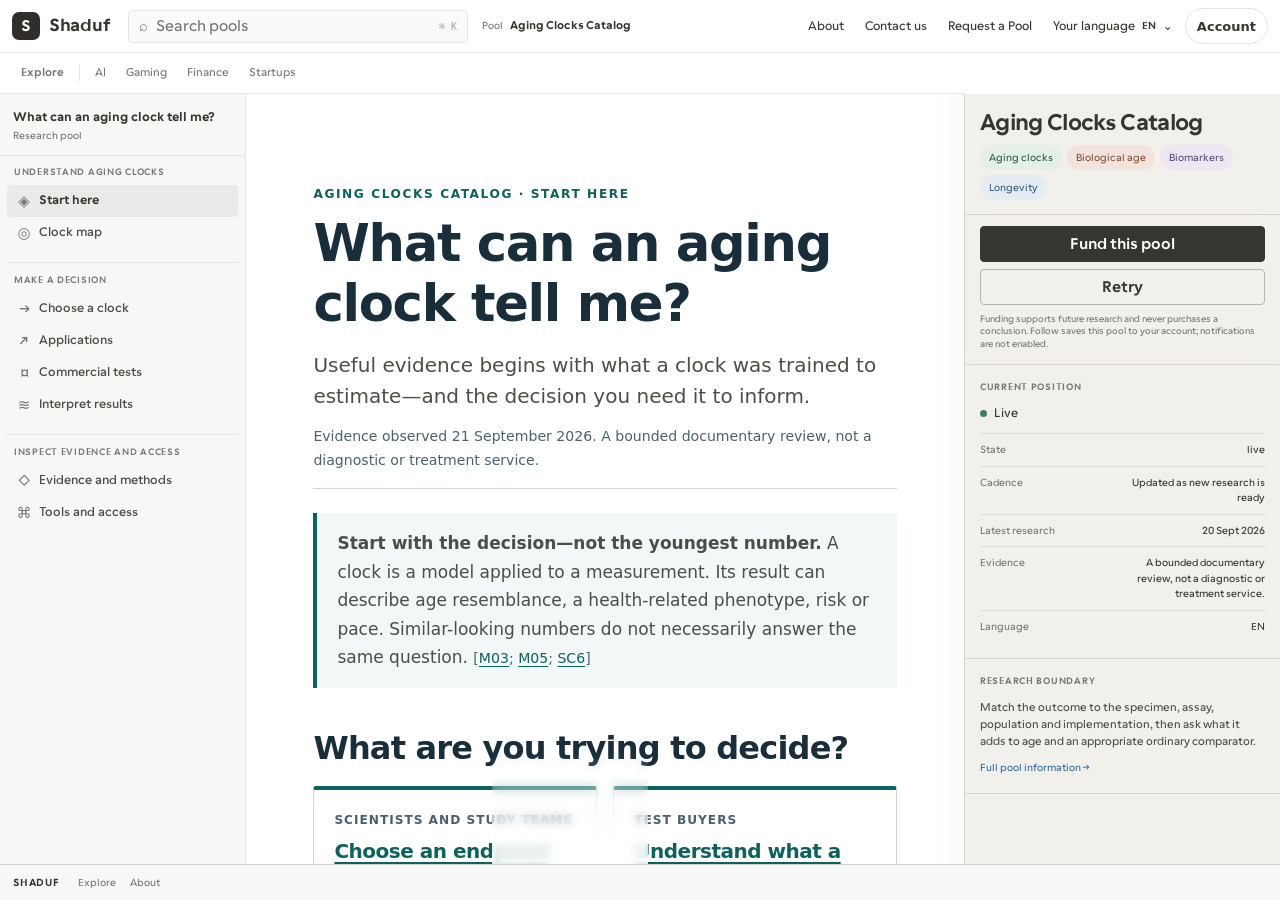
==== index.html @ 29b8cc0c "Publish Aging Clocks foundation" ====
<!doctype html><html lang="en"><head>
    <meta charset="utf-8">
    <meta name="viewport" content="width=device-width,initial-scale=1,viewport-fit=cover">
    <title>Start here · Aging Clocks Catalog · Shaduf</title>
    <meta name="description" content="What can an aging clock tell me?">
    <meta name="robots" content="index,follow,max-image-preview:large,max-snippet:-1">
    <link rel="canonical" href="https://shaduf.ai/p/aging-clocks/">
    <link rel="icon" href="assets/favicon.ico" sizes="16x16 32x32 48x48"><link rel="icon" href="assets/apple-touch-icon.png" type="image/png" sizes="180x180"><link rel="icon" href="assets/favicon.svg" type="image/svg+xml" sizes="any"><link rel="apple-touch-icon" href="assets/apple-touch-icon.png" sizes="180x180">
    <link rel="preload" href="assets/fonts/cal-sans-ui-variable.woff2" as="font" type="font/woff2" crossorigin>
    <link rel="stylesheet" href="assets/shaduf.css?v=20260920-pool-requests-1">
    <link rel="stylesheet" href="assets/account.css?v=20260920-pool-requests-1">
    <meta name="theme-color" content="#ffffff">
    <meta property="og:type" content="article">
    <meta property="og:site_name" content="Shaduf">
    <meta property="og:title" content="Start here · Aging Clocks Catalog · Shaduf">
    <meta property="og:description" content="What can an aging clock tell me?">
    <meta property="og:url" content="https://shaduf.ai/p/aging-clocks/">
    <meta name="twitter:card" content="summary">
    <script type="application/ld+json">{"@context":"https://schema.org","@type":"Article","headline":"What can an aging clock tell me?","description":"What can an aging clock tell me?","dateModified":"2026-09-21T03:27:39+07:00","isPartOf":{"@type":"WebSite","name":"Shaduf","url":"https://shaduf.ai"},"mainEntityOfPage":"https://shaduf.ai/p/aging-clocks/"}</script>
    <script defer src="https://static.cloudflareinsights.com/beacon.min.js" data-cf-beacon='{&quot;token&quot;:&quot;ccebf2249a194a088f2d60787432fe1a&quot;,&quot;spa&quot;:false}'></script><link rel="alternate" type="application/atom+xml" title="Aging Clocks Catalog updates" href="feed.xml"><link rel="stylesheet" href="assets/agent.css"></head><body class="has-platform-footer" data-pool-id="pool_aging_clocks" data-page-id="home">
    <a class="skip-link" href="#pool-content">Skip to content</a>
    <header class="app-header">
    <div class="header-main">
      <a class="brand" href="https://shaduf.ai/" aria-label="Shaduf home"><span class="brand-mark" aria-hidden="true">S</span><strong>Shaduf</strong></a>
      <button class="mobile-surface-button" type="button" data-open-left aria-label="Open pool pages">☰</button>
      <button class="search-button" type="button" data-open-search><span>⌕</span><span>Search pools</span><kbd>⌘ K</kbd></button>
      <div class="header-context"><span>Pool</span><strong>Aging Clocks Catalog</strong></div>
      <nav class="header-tools" aria-label="Platform">
        <a href="https://shaduf.ai/about/">About</a>
        <a class="contact-link" href="https://shaduf.ai/contact/">Contact us</a>
        <a class="request-pool-link" href="https://shaduf.ai/request-a-pool/">Request a Pool</a>
        <details class="header-menu language-menu"><summary class="language-button"><span>Your language</span><b data-language-label>EN</b><span>⌄</span></summary><div class="header-popover"><button type="button" data-language="en">English</button><p>Used to prioritize published pools from this language community. It does not translate the interface.</p></div></details>
        <div class="account-control" data-account-control><button class="account-button" type="button" data-platform-auth data-account-href="https://shaduf.ai/account/" aria-label="Checking account" aria-haspopup="menu" aria-expanded="false"><span class="account-label" data-auth-label>Account</span><span class="account-chevron" data-auth-chevron aria-hidden="true" hidden>⌄</span></button><div class="account-popover" data-account-menu hidden></div></div>
        <button class="mobile-pool-button" type="button" data-open-right>Pool info</button>
      </nav>
    </div>
    <nav class="category-strip" aria-label="Pool categories">
      <a class="explore-link" href="https://shaduf.ai/explore/" aria-current="false">Explore</a>
      <span class="category-rule" aria-hidden="true"></span>
      <a href="https://shaduf.ai/?category=ai#pool-catalogue">AI</a><a href="https://shaduf.ai/?category=gaming#pool-catalogue">Gaming</a><a href="https://shaduf.ai/?category=finance#pool-catalogue">Finance</a><a href="https://shaduf.ai/?category=startups#pool-catalogue">Startups</a>
    </nav>
  </header>
    <aside class="left-surface" data-left-surface>
    <div class="left-head"><strong>What can an aging clock tell me?</strong><span>Research pool</span></div>
    <div class="page-tree"><section class="tree-group"><div class="tree-label">Understand aging clocks</div><nav aria-label="Understand aging clocks"><a href="index.html" aria-current="page"><span aria-hidden="true">◈</span><b>Start here</b></a><a href="clock-map/index.html" ><span aria-hidden="true">◎</span><b>Clock map</b></a></nav></section><section class="tree-group"><div class="tree-label">Make a decision</div><nav aria-label="Make a decision"><a href="choose-a-clock/index.html" ><span aria-hidden="true">→</span><b>Choose a clock</b></a><a href="applications/index.html" ><span aria-hidden="true">↗</span><b>Applications</b></a><a href="commercial-tests/index.html" ><span aria-hidden="true">¤</span><b>Commercial tests</b></a><a href="interpret-results/index.html" ><span aria-hidden="true">≋</span><b>Interpret results</b></a></nav></section><section class="tree-group"><div class="tree-label">Inspect evidence and access</div><nav aria-label="Inspect evidence and access"><a href="evidence-and-methods/index.html" ><span aria-hidden="true">◇</span><b>Evidence and methods</b></a><a href="tools-and-access/index.html" ><span aria-hidden="true">⌘</span><b>Tools and access</b></a></nav></section></div>
    
  </aside>
    <main class="center-surface" id="pool-content"><article class="center-document" data-agent-document>
      
      <div class="agent-document"><!-- SHADUF_AGENT_DOCUMENT_START --><article class="ac-center" lang="en" aria-labelledby="ac-title">
<p class="ac-kicker">Aging Clocks Catalog · Start here</p>
<h1 id="ac-title">What can an aging clock tell me?</h1>
<p class="ac-deck">Useful evidence begins with what a clock was trained to estimate—and the decision you need it to inform.</p>
<p class="ac-meta">Evidence observed <time datetime="2026-09-21">21 September 2026</time>. A bounded documentary review, not a diagnostic or treatment service.</p>

<div class="ac-note"><p><strong>Start with the decision—not the youngest number.</strong> A clock is a model applied to a measurement. Its result can describe age resemblance, a health-related phenotype, risk or pace. Similar-looking numbers do not necessarily answer the same question. <span class="ac-source">[<a href="#src-M03" aria-label="Source M03">M03</a>; <a href="#src-M05" aria-label="Source M05">M05</a>; <a href="#src-SC6" aria-label="Source SC6">SC6</a>]</span></p></div>
<h2>What are you trying to decide?</h2>
<div class="ac-grid">
<section class="ac-card"><span class="ac-label">Scientists and study teams</span><h3><a href="choose-a-clock/index.html">Choose an endpoint or research model</a></h3><p>Match the outcome to your specimen, assay, population and implementation. Then ask what it adds to age and an appropriate ordinary comparator.</p></section>
<section class="ac-card"><span class="ac-label">Test buyers</span><h3><a href="commercial-tests/index.html">Understand what a test buys</a></h3><p>Separate the assay, algorithm, report and advice service. Compare evidence and total burden without treating four unlike offerings as a ranked shortlist.</p></section>
<section class="ac-card"><span class="ac-label">Repeat testers and clinicians</span><h3><a href="interpret-results/index.html">Read a changed or conflicting result</a></h3><p>Check units, specimen, version and uncertainty before calling a difference biological change. A report does not replace assessment of a clinical concern.</p></section>
<section class="ac-card"><span class="ac-label">Readers of a study or headline</span><h3><a href="applications/index.html">See three decisions worked through</a></h3><p>Follow a purchase comparison, a real human trial with six computational clocks, and a study of added risk information.</p></section>
</div>
<h2>One label, different quantities</h2>
<figure><div class="ac-grid">
<div><span class="ac-label">Age resemblance</span><strong>How old does this profile look to a reference model?</strong><p>An age-trained model learns a relationship with calendar age; it does not measure every component of aging.</p></div>
<div><span class="ac-label">Phenotype or risk on an age scale</span><strong>Which modeled health or mortality state is age-equivalent?</strong><p>Score-years are not years of remaining life.</p></div>
<div><span class="ac-label">Pace</span><strong>How does this profile relate to longitudinal change?</strong><p>A reference-calibrated pace score is not a biological birthday.</p></div>
<div><span class="ac-label">State or distance</span><strong>How far is this profile from a defined reference?</strong><p>Not every aging-related measurement is an age in years.</p></div>
</div><figcaption>A map of targets, not a ranking of accuracy. The <a href="clock-map/index.html">clock map</a> adds measurement family and biological scope. <span class="ac-source">[<a href="#src-M01" aria-label="Source M01">M01</a>; <a href="#src-M03" aria-label="Source M03">M03</a>; <a href="#src-M05" aria-label="Source M05">M05</a>; <a href="#src-SC6" aria-label="Source SC6">SC6</a>; <a href="#src-T01" aria-label="Source T01">T01</a>]</span></figcaption></figure>
<h2>What the evidence supports now</h2>
<p><strong>Research use can be valuable without a clinical claim.</strong> Selected models have external prognostic evidence; controlled interventions show responsive and nonresponsive measures. A carefully chosen exploratory endpoint can help a study even when it is not a validated surrogate for health benefit. <span class="ac-source">[<a href="#src-SC4" aria-label="Source SC4">SC4</a>; <a href="#src-M25" aria-label="Source M25">M25</a>; <a href="#src-M26" aria-label="Source M26">M26</a>]</span></p>
<p><strong>A lower result does not prove rejuvenation.</strong> The rentosertib case applied six clocks to measured serum from a human idiopathic pulmonary fibrosis (IPF) trial. Its selected ancillary cohort and shared disease-responsive proteins limit what the pattern can establish. It supports further biomarker investigation—not six independent demonstrations of geroprotection. <span class="ac-source">[<a href="#src-SC1" aria-label="Source SC1">SC1</a>; <a href="#src-SC2" aria-label="Source SC2">SC2</a>]</span></p>
<p><strong>More information is not automatically a better decision.</strong> A mortality score can rank outcomes better in a study without providing calibrated individual risk or proving that using the test improves care. The worked risk example explains that distinction. <span class="ac-source">[<a href="#src-M11" aria-label="Source M11">M11</a>]</span></p>
<div class="ac-note ac-caution"><p><strong>“No additional test” is a legitimate conclusion.</strong> The four-offering documentary audit did not establish that buying a testing-and-advice package improves long-term outcomes relative to a realistic no-test alternative. That is a boundary of the inspected evidence, not proof that such benefit is impossible. See the <a href="commercial-tests/index.html">offering-specific evidence and unanswered questions</a>.</p></div>
<h2>How to use this catalog</h2>
<p>Follow the decision path, then inspect the source and its limits beside the claim. Author-reported results, seller statements, implementation documentation and hypothetical arithmetic are labeled separately. The review is selective, not a systematic census; it does not identify one true age or an overall best clock.</p>
<p>For the standards behind a claim, read <a href="evidence-and-methods/index.html">How the evidence is judged</a>. For existing implementations and why a public calculator is not supplied, read <a href="tools-and-access/index.html">Tools and access</a>.</p>

<section class="ac-sources" aria-labelledby="ac-source-heading"><h2 id="ac-source-heading">Sources and reading limits</h2><p>Source labels distinguish primary research, seller documents and implementation notes. The access descriptions below refer to the evidence review dated above, not a new replication.</p>
<p id="src-M01"><strong>M01.</strong> <a href="https://doi.org/10.1186/gb-2013-14-10-r115">Horvath (2013), DNA methylation age of human tissues and cell types</a> Primary abstract and relevant model/tissue passages inspected; not every supplement or later variant.</p>
<p id="src-M03"><strong>M03.</strong> <a href="https://www.aging-us.com/article/101414/text">Levine et al. (2018), An epigenetic biomarker of aging for lifespan and healthspan</a> Clinical selection, units/coefficient table, methylation stage and validation passages inspected; no raw-data reanalysis.</p>
<p id="src-M05"><strong>M05.</strong> <a href="https://elifesciences.org/articles/73420">Belsky et al. (2022), DunedinPACE</a> Primary longitudinal target, normalization, technical/cross-platform reliability and relevant validation text inspected; model not executed.</p>
<p id="src-SC6"><strong>SC6.</strong> <a href="https://doi.org/10.1111/acel.14195">Kuo et al. (2024), Proteomic aging clock (PAC)</a> Primary cohort, selection, Gompertz target and train/test passages; full coefficients and ancillary-trial artifact not verified.</p>
<p id="src-T01"><strong>T01.</strong> <a href="https://github.com/dayoonkwon/BioAge/blob/master/README.md">BioAge R package</a> README and relevant source files inspected, not executed. DESCRIPTION 0.1.0 declares GPL-3; package paper was identified, not independently read.</p>
<p id="src-SC4"><strong>SC4.</strong> <a href="https://doi.org/10.1038/s41591-024-03164-7">Argentieri et al. (2024), Proteomic aging clock predicts mortality and disease risk</a> Primary training, external validation and covariate passages inspected through publisher-provided text delivered on ResearchGate. No model execution.</p>
<p id="src-M25"><strong>M25.</strong> <a href="https://doi.org/10.1038/s43587-022-00357-y">Waziry et al. (2023), CALERIE DNA methylation analysis</a> Relevant primary methods/results, analysis population and null outcomes inspected through publisher-supplied full text delivered on ResearchGate; not a longevity-outcome trial.</p>
<p id="src-M26"><strong>M26.</strong> <a href="https://www.ncbi.nlm.nih.gov/books/NBK453484/">FDA–NIH BEST: Validated Surrogate Endpoint</a> Official definitions and evidentiary discussion; used as a framework, not a regulatory-status verdict for any aging test.</p>
<p id="src-SC1"><strong>SC1.</strong> <a href="https://www.nature.com/articles/s41587-026-03286-y">Zhavoronkov et al. (2026), Proteomic clocks in a phase 2a trial</a> Published 7 September 2026. Primary results, methods, availability, conflicts and supplement descriptions inspected; numerical supplements not retrieved. Developer-led; Insilico Medicine interests disclosed.</p>
<p id="src-SC2"><strong>SC2.</strong> <a href="https://pmc.ncbi.nlm.nih.gov/articles/PMC12353801/">Xu et al. (2025), A generative AI-discovered TNIK inhibitor for IPF: randomized phase 2a trial</a> Primary registration, disposition, endpoints, safety and protocol-access text inspected; protocol, statistical analysis plan and registry history not obtained. Sponsor/developer interests apply.</p>
<p id="src-M11"><strong>M11.</strong> <a href="https://www.nature.com/articles/s41467-019-11311-9">Deelen et al. (2019), A metabolic profile of all-cause mortality risk</a> Primary results, conventional comparator, FINRISK evaluation and scaling limitation inspected; reported models not rerun.</p>
</section>
<p class="ac-next">Next: <a href="clock-map/index.html">Explore the three-axis clock map</a> or <a href="commercial-tests/index.html">compare what commercial tests actually measure</a>.</p>
</article>
<!-- SHADUF_AGENT_DOCUMENT_END --></div>
    </article><div class="center-fade" aria-hidden="true"></div></main>
    <aside class="right-surface" data-right-surface>
    <div class="right-scroll">
      <header class="right-title"><span>Pool info</span><button type="button" data-close-right aria-label="Close pool information">×</button></header>
      
      <div class="right-hero"><h2>Aging Clocks Catalog</h2><div class="tag-list"><button type="button" class="pool-tag tone-1" data-search-tag="Aging clocks">Aging clocks</button><button type="button" class="pool-tag tone-2" data-search-tag="Biological age">Biological age</button><button type="button" class="pool-tag tone-3" data-search-tag="Biomarkers">Biomarkers</button><button type="button" class="pool-tag tone-4" data-search-tag="Longevity">Longevity</button></div></div>
      <section class="right-actions">
        <form method="get" action="https://shaduf.ai/p/aging-clocks/?funding=intent"><button type="submit" class="primary-button">Fund this pool</button></form>
        <button type="button" class="secondary-button" data-follow aria-label="Follow this pool"><span>Follow this pool</span></button>
        <p>Funding supports future research and never purchases a conclusion. Follow saves this pool to your account; notifications are not enabled.</p>
      </section>
      <section class="right-section">
        <h3>Current position</h3>
        <div class="release-state state-live"><i></i><span>live</span></div>
        <dl><div><dt>State</dt><dd>live</dd></div><div><dt>Cadence</dt><dd>Updated as new research is ready</dd></div><div><dt>Latest research</dt><dd>20 Sept 2026</dd></div><div><dt>Evidence</dt><dd>A bounded documentary review, not a diagnostic or treatment service.</dd></div><div><dt>Language</dt><dd>EN</dd></div></dl>
      </section>
      <section class="right-section"><h3>Research boundary</h3><p>Match the outcome to the specimen, assay, population and implementation, then ask what it adds to age and an appropriate ordinary comparator.</p><a href="index.html">Full pool information →</a></section>
    </div>
    <div class="surface-fade" aria-hidden="true"><span>↓</span></div>
  </aside>
    
    <footer class="platform-footer" aria-label="Shaduf"><strong>Shaduf</strong><nav><a href="https://shaduf.ai/">Explore</a><a href="https://shaduf.ai/about/">About</a></nav></footer>
    <footer class="mobile-contact" aria-label="Contact Shaduf"><a href="/contact/">Contact us</a><span aria-hidden="true">·</span><a href="/request-a-pool/">Request a Pool</a></footer>
    <div class="drawer-backdrop" data-drawer-backdrop></div>
    <dialog class="search-dialog" data-search-dialog><form method="get" action="https://shaduf.ai/explore/"><header><strong>Search Shaduf</strong><button value="cancel" formmethod="dialog" aria-label="Close">×</button></header><label><span>⌕</span><input type="search" name="q" placeholder="Search pools, reports, evidence" autocomplete="off"></label><div class="search-suggestions"><button type="button" data-search-tag="Aging clocks">Aging clocks</button><button type="button" data-search-tag="Biological age">Biological age</button><button type="button" data-search-tag="Biomarkers">Biomarkers</button><button type="button" data-search-tag="Longevity">Longevity</button></div><div class="search-results" data-search-results aria-live="polite"><p>Search published pools, pages, reports, and evidence.</p></div></form></dialog><div class="peek-layer" data-peek-layer aria-hidden="true"><div class="peek-backdrop" data-close-peek></div><article class="peek-panel"><header><span data-peek-crumb>Research report</span><nav><button type="button" data-peek-side>Side peek</button><a data-peek-open href="#">Open page</a><button type="button" data-close-peek aria-label="Close">×</button></nav></header><iframe title="Research report" data-peek-frame sandbox="allow-popups allow-popups-to-escape-sandbox"></iframe></article></div>
    <div class="toast" role="status" aria-live="polite" data-toast></div>
    <script src="assets/shaduf.js?v=20260920-pool-requests-1" defer></script>
  </body></html>
---- assets/shaduf.css ----
@font-face{font-family:"Cal Sans UI";src:url("/assets/fonts/cal-sans-ui-variable.woff2") format("woff2");font-display:swap;font-style:normal;font-weight:100 900}
:root{--ink:#37352f;--text:#4f4d47;--muted:#787774;--faint:#a8a6a1;--line:#e6e5e2;--line-strong:#d4d2cd;--paper:#fff;--left:#f7f7f5;--right:#f2f0eb;--hover:rgba(55,53,47,.065);--green:#3e7d5c;--green-bg:#e7f1eb;--blue:#326ca6;--blue-bg:#e7eef6;--amber:#8a641f;--amber-bg:#f5edda;--red:#9f3f3b;--red-bg:#f8e7e5;--header-main:53px;--categories:41px;--top:94px;--left-width:246px;--right-width:316px;--activity-height:0px;--platform-footer-height:0px;--contact-height:0px;--ticker:calc(var(--activity-height) + var(--platform-footer-height) + var(--contact-height));--radius:6px;--shadow:0 16px 50px rgba(30,27,21,.14)}body.has-activity{--activity-height:36px}body.has-platform-footer{--platform-footer-height:36px}
.pool-sponsor{display:flex;align-items:center;gap:10px;margin:0 0 25px;padding:8px 0;border-bottom:1px solid var(--line);font-size:10px}.pool-sponsor span{color:var(--muted)}.pool-sponsor a{font-weight:650}
*{box-sizing:border-box}html{color-scheme:light;overflow-x:hidden}body{margin:0;overflow-x:hidden;color:var(--ink);background:var(--paper);font:15px/1.55 "Cal Sans UI",system-ui,-apple-system,"Segoe UI",sans-serif}button,input,textarea{font:inherit}a{color:inherit;text-decoration:none}button,summary{color:inherit}button{cursor:pointer}.skip-link{position:fixed;z-index:500;top:8px;left:8px;padding:8px 12px;transform:translateY(-160%);border:1px solid var(--line-strong);border-radius:4px;background:#fff}.skip-link:focus{transform:none}
.app-header{position:fixed;z-index:60;inset:0 0 auto;height:var(--top);background:#fff}.header-main{height:var(--header-main);display:flex;align-items:center;gap:10px;padding:0 12px;border-bottom:1px solid var(--line)}.brand{height:36px;display:flex;align-items:center;gap:9px;padding-right:8px}.brand-mark{width:28px;height:28px;display:grid;place-items:center;border-radius:7px;color:#fff;background:#2f2e2b;font-weight:720}.brand strong{font-size:17px;font-weight:690;letter-spacing:-.02em}.mobile-surface-button,.mobile-pool-button{display:none;height:30px;border:0;border-radius:4px;background:transparent}.search-button{width:min(340px,31vw);height:33px;display:flex;align-items:center;gap:8px;padding:0 10px;border:1px solid var(--line);border-radius:5px;color:var(--muted);background:#fafafa;text-align:left}.search-button span:nth-child(2){overflow:hidden;text-overflow:ellipsis;white-space:nowrap}.search-button kbd{margin-left:auto;color:var(--faint);font:10px/1.1 ui-monospace,SFMono-Regular,Menlo,monospace}.header-context{min-width:0;display:flex;align-items:baseline;gap:7px;margin-left:4px}.header-context span{color:var(--muted);font-size:10px}.header-context strong{max-width:25vw;overflow:hidden;text-overflow:ellipsis;white-space:nowrap;font-size:11px}.header-tools{position:relative;z-index:90;display:flex;align-items:center;gap:3px;margin-left:auto;height:100%}.header-tools>a,.language-button,.account-button{height:34px;display:flex;align-items:center;gap:7px;padding:0 9px;border:0;border-radius:4px;background:transparent;font-size:12px}.header-tools>a:hover,.language-button:hover,.account-button:hover{background:var(--hover)}.header-menu{position:relative}.header-menu>summary{list-style:none;cursor:pointer}.header-menu>summary::-webkit-details-marker{display:none}.language-button b{font-size:10px}.account-button{min-width:105px;justify-content:flex-start}.account-dot{width:22px;height:22px;border-radius:50%;background:#d8a37e}.header-popover{position:absolute;z-index:160;top:43px;right:0;width:250px;padding:7px;border:1px solid var(--line);border-radius:8px;background:#fff;box-shadow:var(--shadow)}.header-popover>a,.header-popover>button,.header-popover form button{width:100%;min-height:34px;display:flex;align-items:center;padding:0 9px;border:0;border-radius:4px;background:transparent;text-align:left}.header-popover>a:hover,.header-popover>button:hover,.header-popover form button:hover{background:var(--hover)}.header-popover p{margin:7px;padding:9px;border-top:1px solid var(--line);color:var(--muted);font-size:10px;line-height:1.45}.account-popover{width:190px}.account-popover form{margin-top:5px;padding-top:5px;border-top:1px solid var(--line)}.category-strip{position:relative;z-index:50;width:calc(100% - var(--right-width));height:var(--categories);display:flex;align-items:center;gap:2px;padding:0 12px;border-bottom:1px solid var(--line);background:#fff}.category-strip a{height:29px;display:flex;align-items:center;padding:0 9px;border-radius:4px;color:var(--muted);font-size:11px}.category-strip a:hover,.category-strip a[aria-current="page"]{color:var(--ink);background:var(--hover)}.explore-link{font-weight:650}.category-rule{width:1px;height:16px;margin:0 4px;background:var(--line)}
.left-surface{position:fixed;z-index:40;inset:var(--top) auto var(--ticker) 0;width:var(--left-width);display:flex;flex-direction:column;border-right:1px solid var(--line);background:var(--left);overflow:hidden}.left-head{padding:15px 13px 11px;border-bottom:1px solid var(--line)}.left-head strong{display:-webkit-box;overflow:hidden;font-size:12px;line-height:1.35;-webkit-line-clamp:2;-webkit-box-orient:vertical}.left-head span{display:block;margin-top:3px;color:var(--muted);font-size:10px}.page-tree{flex:1;padding:10px 7px;overflow:auto}.tree-group+.tree-group{margin-top:13px;padding-top:11px;border-top:1px solid var(--line)}.tree-label{padding:0 7px 5px;color:var(--muted);font-size:9px;font-weight:650;letter-spacing:.08em;text-transform:uppercase}.tree-group nav a{min-height:32px;display:grid;grid-template-columns:20px minmax(0,1fr);align-items:center;gap:5px;padding:4px 7px;border-radius:4px;color:var(--text)}.tree-group nav a span{color:var(--muted);text-align:center}.tree-group nav a b{overflow:hidden;font-size:12px;font-weight:500;text-overflow:ellipsis;white-space:nowrap}.tree-group nav a:hover,.tree-group nav a[aria-current="page"]{color:var(--ink);background:var(--hover)}.tree-group nav a[aria-current="page"] b{font-weight:650}.related-dock{flex:none;padding:10px 7px 11px;border-top:1px solid var(--line);background:rgba(255,255,255,.28)}.related-dock>a{display:block;padding:7px;border-radius:4px}.related-dock>a:hover{background:var(--hover)}.related-dock strong,.related-dock span{display:block}.related-dock strong{font-size:10px}.related-dock span{margin-top:2px;overflow:hidden;color:var(--muted);font-size:9px;line-height:1.35;white-space:nowrap;text-overflow:ellipsis}
.right-surface{position:fixed;z-index:55;inset:var(--header-main) 0 var(--ticker) auto;width:var(--right-width);border-left:1px solid #d8d4cc;background:var(--right);box-shadow:-8px 0 28px rgba(50,46,38,.035);overflow:hidden}.right-scroll{height:100%;overflow:auto;padding-bottom:72px}.right-title{height:var(--categories);display:flex;align-items:center;padding:0 14px;border-bottom:1px solid #d8d4cc;background:rgba(255,255,255,.23)}.right-title span{font-size:17px;font-weight:690;letter-spacing:-.02em}.right-title button{display:none;margin-left:auto;border:0;background:transparent;font-size:19px}.right-hero{padding:17px 15px 14px}.right-hero h2{margin:0 0 10px;font-size:22px;line-height:1.08;font-weight:680;letter-spacing:-.03em}.tag-list{display:flex;flex-wrap:wrap;gap:5px}.pool-tag{min-height:25px;padding:3px 8px;border:1px solid transparent;border-radius:999px;font-size:10px}.tone-1{color:#315f49;background:#e4efe8}.tone-2{color:#865039;background:#f1e4dc}.tone-3{color:#604f79;background:#ece7f2}.tone-4{color:#37617e;background:#e5edf3}.tone-5{color:#7b5c20;background:#f3ebd8}.right-actions{position:sticky;z-index:2;top:0;padding:11px 15px 13px;border-top:1px solid #d8d4cc;border-bottom:1px solid #d8d4cc;background:rgba(242,240,235,.94);backdrop-filter:blur(10px)}.primary-button,.secondary-button{width:100%;height:36px;border-radius:4px;font-weight:620}.primary-button{border:1px solid #37352f;color:#fff;background:#37352f}.secondary-button{margin-top:7px;border:1px solid #b9b5ad;background:transparent}.right-actions p{margin:8px 0 0;color:var(--muted);font-size:9px;line-height:1.4}.right-section{padding:16px 15px;border-bottom:1px solid #d8d4cc}.right-section h3{margin:0 0 10px;color:var(--muted);font-size:9px;letter-spacing:.08em;text-transform:uppercase}.release-state{display:flex;align-items:center;gap:7px;margin-bottom:10px;font-size:12px;text-transform:capitalize}.release-state i{width:7px;height:7px;border-radius:50%;background:var(--green)}.state-stale i{background:var(--amber)}.state-failed i{background:var(--red)}.right-section dl{margin:0}.right-section dl>div{display:grid;grid-template-columns:1fr 1fr;gap:10px;padding:8px 0;border-top:1px solid #dedbd4}.right-section dt{color:var(--muted);font-size:10px}.right-section dd{margin:0;font-size:10px;text-align:right}.right-section p{margin:0;color:var(--text);font-size:11px;line-height:1.55}.right-section a{display:inline-block;margin-top:10px;color:var(--blue);font-size:10px}.surface-fade{position:absolute;z-index:4;right:0;bottom:0;left:0;height:68px;display:flex;align-items:flex-end;justify-content:center;padding-bottom:8px;background:linear-gradient(to bottom,rgba(242,240,235,0),rgba(242,240,235,.9) 60%,#f2f0eb);pointer-events:none}.surface-fade span{color:var(--muted);font-size:10px}
.center-surface{position:fixed;z-index:10;min-width:0;inset:var(--top) var(--right-width) var(--ticker) var(--left-width);overflow:auto;background:#fff;container:shaduf-center/inline-size}.center-document{width:min(960px,calc(100% - clamp(36px,8cqi,96px)));min-width:0;margin:0 auto;padding:52px 0 130px}.document-head{min-width:0;padding-bottom:29px}.document-head>span{color:var(--muted);font-size:10px;font-weight:650;letter-spacing:.08em;text-transform:uppercase}.document-head h1{max-width:820px;margin:9px 0 10px;overflow-wrap:break-word;font-size:clamp(36px,4.2vw,59px);line-height:1.02;font-weight:680;letter-spacing:-.045em}.document-head>p{max-width:760px;margin:0;overflow-wrap:break-word;color:var(--muted);font-size:16px;line-height:1.5}.freshness-line{display:flex;min-width:0;align-items:center;gap:7px;margin-top:15px;color:var(--muted);font-size:10px}.freshness-line i{width:7px;height:7px;flex:none;border-radius:50%;background:var(--green)}.freshness-line time{min-width:0;overflow-wrap:anywhere}.answer-block{min-width:0;margin-bottom:36px;padding:16px 0 21px;border-top:1px solid var(--line-strong);border-bottom:1px solid var(--line-strong)}.answer-meta{display:flex;min-width:0;justify-content:space-between;gap:16px;color:var(--muted);font-size:10px}.answer-meta span{min-width:0;overflow-wrap:break-word;text-align:right}.answer-meta strong{color:var(--green);font-weight:660}.answer-block h2{max-width:820px;margin:12px 0 10px;overflow-wrap:break-word;font-size:25px;line-height:1.2;letter-spacing:-.025em}.answer-block p{max-width:76ch;margin:8px 0;overflow-wrap:break-word;color:var(--text);line-height:1.67}.answer-block details{margin-top:13px;color:var(--muted);font-size:12px}.answer-block summary{cursor:pointer}.answer-block li{margin:4px 0}.agent-document{min-width:0;overflow-wrap:break-word;font-size:15px;container:shaduf-document/inline-size}.agent-document>*{min-width:0}.agent-document>section,.agent-document>article{margin:0 0 46px}.agent-document h2{margin:42px 0 12px;font-size:27px;line-height:1.18;letter-spacing:-.03em}.agent-document h3{margin:28px 0 8px;font-size:19px;letter-spacing:-.015em}.agent-document p{max-width:78ch;color:var(--text);line-height:1.68}.agent-document a{color:var(--blue);text-decoration:underline;text-decoration-color:rgba(50,108,166,.3);text-underline-offset:2px}.agent-document blockquote{margin:22px 0;padding:6px 0 6px 18px;border-left:3px solid var(--line-strong);color:var(--text)}.agent-document .plain-callout{margin:22px 0;padding:14px 16px;border-left:3px solid var(--amber);background:#faf6ed}.agent-document .table-scroll{width:100%;max-width:100%;margin:18px 0 30px;overflow-x:auto;overflow-y:visible;border-top:1px solid var(--line-strong);border-left:1px solid var(--line)}.agent-document table{width:100%;border-collapse:collapse;font-size:12px}.agent-document th,.agent-document td{padding:10px 11px;border-right:1px solid var(--line);border-bottom:1px solid var(--line);text-align:left;vertical-align:top}.agent-document th{color:var(--muted);background:#fafafa;font-size:9px;letter-spacing:.06em;text-transform:uppercase}.agent-document figure{margin:28px 0}.agent-document img{max-width:100%;height:auto}.agent-document pre{max-width:100%;padding:14px;overflow-wrap:anywhere;white-space:pre-wrap;background:#f7f7f5;font:11px/1.55 ui-monospace,SFMono-Regular,Menlo,monospace}.agent-document .report-list{border-top:1px solid var(--line-strong)}.agent-document .report-link{display:grid;grid-template-columns:120px minmax(0,1fr) auto;gap:16px;padding:14px 0;border-bottom:1px solid var(--line);text-decoration:none}.agent-document .report-link time{color:var(--muted);font-size:11px}.agent-document .report-link strong{font-size:14px}.agent-document .report-link span{color:var(--muted);font-size:11px}.agent-document .report-link:hover strong{color:var(--blue)}.center-fade{position:fixed;z-index:15;right:var(--right-width);bottom:var(--ticker);left:var(--left-width);height:148px;background:linear-gradient(to bottom,rgba(255,255,255,0),rgba(255,255,255,.72) 55%,#fff);backdrop-filter:blur(5px);mask-image:linear-gradient(to bottom,transparent,#000 55%);pointer-events:none}
.activity-ticker{position:fixed;z-index:80;right:0;bottom:var(--platform-footer-height);left:0;height:var(--activity-height);display:grid;grid-template-columns:auto minmax(0,1fr) 38px;align-items:center;border-top:1px solid var(--line-strong);background:#f7f7f5}.activity-ticker>strong{height:100%;display:flex;align-items:center;padding:0 13px;border-right:1px solid var(--line);font-size:9px;letter-spacing:.08em;text-transform:uppercase}.ticker-window{overflow:hidden}.ticker-track{width:max-content;display:flex;animation:ticker 48s linear infinite}.ticker-track>div{display:flex;align-items:center}.ticker-item{height:35px;display:flex;align-items:center;gap:8px;padding:0 16px}.ticker-item b{font-size:10px}.ticker-item span{max-width:330px;overflow:hidden;color:var(--muted);font-size:10px;text-overflow:ellipsis;white-space:nowrap}.ticker-item time{color:var(--faint);font-size:9px}.ticker-separator{color:var(--faint)}.activity-ticker>button{height:100%;border:0;border-left:1px solid var(--line);background:transparent}.activity-ticker.paused .ticker-track{animation-play-state:paused}.platform-footer{position:fixed;z-index:79;right:0;bottom:0;left:0;height:var(--platform-footer-height);display:flex;align-items:center;gap:18px;padding:0 13px;border-top:1px solid var(--line-strong);background:#f7f7f5;font-size:10px}.platform-footer>strong{letter-spacing:.08em;text-transform:uppercase}.platform-footer nav{display:flex;gap:14px;color:var(--muted)}.platform-footer a:hover{color:var(--ink)}.mobile-contact{display:none}@keyframes ticker{to{transform:translateX(-50%)}}
.chat-launcher{position:fixed;z-index:30;bottom:calc(var(--ticker) + 16px);left:calc(var(--left-width) + (100vw - var(--left-width) - var(--right-width))/2);height:36px;display:flex;align-items:center;gap:7px;padding:0 14px;transform:translateX(-50%);border:1px solid #2e2d29;border-radius:999px;color:#fff;background:#37352f;box-shadow:0 8px 24px rgba(35,32,27,.18);opacity:.7;cursor:not-allowed}.chat-launcher small{color:#bbb8b1;font-size:9px}.drawer-backdrop{display:none}.toast{position:fixed;z-index:250;right:20px;bottom:calc(var(--ticker) + 20px);max-width:320px;padding:10px 13px;transform:translateY(8px);opacity:0;border-radius:5px;color:#fff;background:#37352f;font-size:11px;transition:.16s;pointer-events:none}.toast.visible{transform:none;opacity:1}
.search-dialog{width:min(620px,calc(100vw - 28px));padding:0;border:1px solid var(--line-strong);border-radius:9px;background:#fff;box-shadow:var(--shadow)}.search-dialog::backdrop{background:rgba(25,23,19,.3)}.search-dialog form>header{height:43px;display:flex;align-items:center;padding:0 12px;border-bottom:1px solid var(--line)}.search-dialog form>header button{margin-left:auto;border:0;background:transparent;font-size:20px}.search-dialog label{display:flex;align-items:center;gap:10px;margin:13px;padding:0 12px;border:1px solid var(--line-strong);border-radius:5px}.search-dialog input{width:100%;height:45px;border:0;outline:0}.search-suggestions{display:flex;flex-wrap:wrap;gap:6px;padding:0 13px 10px}.search-suggestions button{padding:4px 8px;border:0;border-radius:999px;background:var(--left);font-size:10px}.search-results{max-height:min(430px,55vh);overflow:auto;border-top:1px solid var(--line)}.search-results>a{display:grid;gap:2px;padding:10px 13px;border-bottom:1px solid var(--line)}.search-results>a:hover{background:var(--hover)}.search-results small{color:var(--muted);font-size:9px;text-transform:uppercase;letter-spacing:.08em}.search-results strong{font-size:12px}.search-results span{overflow:hidden;color:var(--muted);font-size:10px;line-height:1.4;text-overflow:ellipsis;white-space:nowrap}.search-results p{margin:0;padding:13px;color:var(--muted);font-size:10px}.peek-layer{position:fixed;z-index:200;inset:0;display:none}.peek-layer.open{display:block}.peek-backdrop{position:absolute;inset:0;background:rgba(25,23,19,.28)}.peek-panel{position:absolute;top:42px;bottom:42px;left:15%;width:70%;overflow:hidden;border:1px solid var(--line-strong);border-radius:8px;background:#fff;box-shadow:var(--shadow)}.peek-layer.side .peek-panel{top:0;right:0;bottom:0;left:auto;width:min(720px,70vw);border-radius:0}.peek-panel>header{height:45px;display:flex;align-items:center;padding:0 10px;border-bottom:1px solid var(--line)}.peek-panel>header>span{color:var(--muted);font-size:10px}.peek-panel nav{display:flex;align-items:center;gap:3px;margin-left:auto}.peek-panel nav button,.peek-panel nav a{height:29px;padding:0 8px;border:0;border-radius:4px;background:transparent;font-size:10px}.peek-panel nav button:hover,.peek-panel nav a:hover{background:var(--hover)}.peek-panel iframe{width:100%;height:calc(100% - 45px);border:0;background:#fff}
.verification-dialog{width:min(420px,calc(100vw - 28px));padding:0;border:1px solid var(--line-strong);border-radius:9px;background:#fff;box-shadow:var(--shadow)}.verification-dialog::backdrop{background:rgba(25,23,19,.3)}.verification-dialog form>header{height:43px;display:flex;align-items:center;padding:0 12px;border-bottom:1px solid var(--line)}.verification-dialog form>header button{margin-left:auto;border:0;background:transparent;font-size:20px}.verification-dialog p{margin:14px 14px 18px;color:var(--muted);font-size:12px}.verification-dialog [data-turnstile-mount]{min-height:70px;margin:0 14px 18px}
.living-tool{margin-top:52px;padding-top:8px;border-top:1px solid var(--line-strong)}.tool-frame{display:block;width:100%;height:440px;min-height:240px;margin:18px 0 20px;border:1px solid var(--line-strong);background:#fff}.tool-frame[data-shaduf-resize-ready="true"]{min-height:0}.tool-method{padding:11px 0;border-top:1px solid var(--line);border-bottom:1px solid var(--line)}.tool-method p{margin:0;font-size:12px}.tool-example{margin:28px 0}.tool-example h3{margin-bottom:10px}.tool-example h4{margin:0 0 7px;color:var(--muted);font-size:10px;letter-spacing:.06em;text-transform:uppercase}.tool-example-grid{display:grid;grid-template-columns:1fr 1fr;gap:20px}.tool-example-grid pre{margin:0}.living-tool time{color:var(--muted);font-size:10px}
.explore-body{background:#fff}.explore-main{width:min(1080px,calc(100% - 40px));margin:var(--top) auto 0;padding:38px 0 80px}.explore-main>header{max-width:820px;padding-bottom:30px}.explore-main>header>span{color:var(--muted);font-size:10px;letter-spacing:.08em;text-transform:uppercase}.explore-main h1{margin:0 0 18px;font-size:clamp(36px,4.5vw,56px);line-height:1.04;letter-spacing:-.045em}.explore-main>header p{max-width:760px;margin:0 0 16px;color:var(--text);font-size:17px;line-height:1.6}.explore-about-link{display:inline-flex;align-items:center;gap:8px;min-height:44px;color:var(--blue);font-size:15px;text-decoration:underline;text-underline-offset:4px}.explore-list-title{margin:0 0 12px;font-size:18px;font-weight:600;letter-spacing:-.015em}.explore-list{border-top:1px solid var(--line-strong)}.explore-row>a{display:grid;grid-template-columns:42px minmax(0,1fr) 150px;gap:15px;padding:20px 0;border-bottom:1px solid var(--line)}.explore-row>a:hover h2{color:var(--blue)}.explore-icon{width:38px;height:38px;display:grid;place-items:center;border-radius:8px;background:var(--amber-bg);font-weight:700}.explore-row small{color:var(--muted);font-size:9px;text-transform:uppercase}.explore-row h2{margin:3px 0 5px;font-size:21px;line-height:1.15;letter-spacing:-.025em}.explore-row p{margin:0;color:var(--text);font-size:12px}.explore-row aside{text-align:right}.explore-row aside strong,.explore-row aside time{display:block}.explore-row aside strong{color:var(--amber);font-size:10px;text-transform:capitalize}.explore-row aside time{margin-top:4px;color:var(--muted);font-size:9px}.simple-main{width:min(760px,calc(100% - 38px));margin:var(--top) auto 0;padding:42px 0 90px}.simple-main h1{margin:0 0 28px;font-size:52px;letter-spacing:-.045em}.simple-main h2{margin:34px 0 12px;font-size:25px;line-height:1.2;letter-spacing:-.02em}.simple-main a{color:var(--blue);text-decoration:underline;text-underline-offset:3px}.simple-main a:focus-visible,.explore-main a:focus-visible{outline:2px solid var(--blue);outline-offset:4px}.simple-main ul{padding-left:22px}.simple-main li{margin:10px 0;color:var(--text);font-size:17px;line-height:1.65}.simple-main p{color:var(--text);font-size:17px;line-height:1.7}
@media(max-width:1100px){:root{--left-width:220px;--right-width:290px}.center-document{width:calc(100% - 42px)}.header-context{display:none}}
@media(max-width:860px){:root{--contact-height:calc(35px + env(safe-area-inset-bottom,0px));--top:53px}body{padding-bottom:var(--ticker)}.category-strip{display:none}.mobile-surface-button,.mobile-pool-button{display:block}.header-tools>a,.language-menu{display:none}.account-button{min-width:auto}.account-button>span:nth-child(2){display:none}.left-surface,.right-surface{z-index:120;top:var(--header-main);bottom:var(--ticker);transition:transform .18s ease}.left-surface{width:min(310px,86vw);transform:translateX(-102%)}.right-surface{width:min(340px,92vw);transform:translateX(102%)}body.left-open .left-surface,body.right-open .right-surface{transform:none}.right-title button{display:block}.drawer-backdrop{position:fixed;z-index:110;inset:var(--header-main) 0 var(--ticker);background:rgba(25,23,19,.26)}body.left-open .drawer-backdrop,body.right-open .drawer-backdrop{display:block}.center-surface{inset:var(--header-main) 0 var(--ticker)}.center-document{width:calc(100% - 34px);padding-top:35px}.center-fade{right:0;bottom:var(--ticker);left:0;height:92px}.document-head h1{font-size:40px}.chat-launcher{left:50%;bottom:calc(var(--ticker) + 12px)}.activity-ticker{bottom:var(--contact-height);grid-template-columns:auto minmax(0,1fr)}.platform-footer{bottom:calc(var(--contact-height) + var(--activity-height))}.activity-ticker>button{display:none}.ticker-track{animation:none}.ticker-track>div:nth-child(2){display:none}.ticker-window{overflow-x:auto}.ticker-item{padding:0 12px}.ticker-item span{max-width:240px}.mobile-contact{position:fixed;z-index:81;right:0;bottom:0;left:0;height:var(--contact-height);display:flex;align-items:center;justify-content:center;padding:0 10px env(safe-area-inset-bottom,0px);border-top:1px solid var(--line-strong);background:#f7f7f5;font-size:11px}.mobile-contact a{display:flex;align-items:center;justify-content:center;gap:7px;min-width:0}.mobile-contact a span:last-child{overflow-wrap:anywhere}.peek-panel,.peek-layer.side .peek-panel{inset:0;width:100%;height:100%;border:0;border-radius:0}.explore-main{margin-top:var(--header-main);padding-top:30px}}
@media(max-width:560px){.brand strong,.search-button span:nth-child(2),.search-button kbd{display:none}.search-button{width:38px;padding:0;justify-content:center}.header-tools{gap:0}.account-button{padding:0 6px}.mobile-pool-button{font-size:10px}.center-document{width:calc(100% - 24px)}.document-head h1{font-size:34px}.document-head>p{font-size:14px}.answer-block h2{font-size:22px}.agent-document .report-link{grid-template-columns:1fr}.agent-document table{font-size:11px}.tool-example-grid{grid-template-columns:1fr}.tool-frame{height:360px}.explore-main{width:calc(100% - 24px)}.explore-main h1{font-size:36px}.explore-main>header p{font-size:16px}.explore-main>header{padding-bottom:24px}.simple-main h1{font-size:40px}.simple-main{padding-top:30px}.explore-row>a{grid-template-columns:34px minmax(0,1fr)}.explore-row aside{grid-column:2;text-align:left}.activity-ticker>strong{display:none}}
@media(prefers-reduced-motion:reduce){*,*::before,*::after{scroll-behavior:auto!important;animation-duration:.01ms!important;animation-iteration-count:1!important;transition-duration:.01ms!important}}

.explore-preview-note{max-width:760px;margin:24px 0 0;color:var(--muted);font-size:14px;line-height:1.6}.explore-preview-note a{color:var(--blue);text-decoration:underline;text-underline-offset:3px}#research-preview{scroll-margin-top:calc(var(--top) + 24px)}
@media(min-width:861px){.document-head h1{font-size:clamp(36px,6cqi,59px)}}

/* Declared page descendants remain under their landing page. */
.page-tree .page-branch>summary{display:flex;align-items:center;cursor:pointer;list-style:none}.page-tree .page-branch>summary::-webkit-details-marker{display:none}.page-tree .page-branch>summary:before{content:"▸";font-size:.75rem;flex:none}.page-tree .page-branch[open]>summary:before{content:"▾"}.page-tree .page-branch>summary>a{flex:1;min-width:0}.page-tree .page-children{margin-left:12px;padding-left:6px;border-left:1px solid #deded8}
---- assets/account.css ----
.account-control{position:relative;min-width:0;flex:0 1 auto}
.account-control .account-button{width:auto;min-width:74px;max-width:min(250px,32vw);height:36px;display:inline-flex;align-items:center;justify-content:center;gap:6px;padding:0 11px;border:1px solid var(--line,#e6e5e2);border-radius:999px;background:var(--surface,#fff);color:var(--ink,#37352f);font:600 13px/1 var(--ui,system-ui,sans-serif);text-decoration:none;white-space:nowrap}
.account-control .account-button:hover{background:var(--slot,var(--hover,#f3f3f1))}
.account-control .account-button:focus-visible,.account-popover a:focus-visible,.account-popover button:focus-visible{outline:2px solid var(--blue,#326ca6);outline-offset:2px}
.account-control .account-button[aria-busy="true"]{color:var(--muted,#787774);cursor:wait}
.account-label{min-width:0;max-width:100%;overflow:hidden;text-overflow:ellipsis;white-space:nowrap}
.account-chevron{flex:none;color:var(--muted,#787774);font-size:11px}
.account-popover{position:absolute;z-index:180;top:44px;right:0;width:min(290px,calc(100vw - 24px));padding:8px;border:1px solid var(--line,#e6e5e2);border-radius:12px;background:var(--surface,#fff);box-shadow:0 18px 55px #17171326;color:var(--ink,#37352f)}
.account-popover[hidden]{display:none}
.account-menu-identity{padding:10px 10px 12px;border-bottom:1px solid var(--line,#e6e5e2)}
.account-menu-identity strong,.account-menu-identity span{display:block;overflow-wrap:anywhere}
.account-menu-identity strong{font:650 14px/1.35 var(--ui,system-ui,sans-serif)}
.account-menu-identity span{margin-top:4px;color:var(--muted,#787774);font:12px/1.4 var(--ui,system-ui,sans-serif)}
.account-popover a,.account-popover button{width:100%;min-height:38px;display:flex;align-items:center;padding:0 10px;border:0;border-radius:7px;background:transparent;color:inherit;font:14px var(--ui,system-ui,sans-serif);text-align:left;text-decoration:none}
.account-popover a{margin-top:6px}.account-popover button:hover,.account-popover a:hover{background:var(--slot,var(--hover,#f3f3f1))}
.account-popover button[data-account-signout]{border-top:1px solid var(--line,#e6e5e2);border-radius:0;margin-top:4px;padding-top:4px}
.account-menu-status{min-height:18px;margin:5px 10px 2px;color:var(--red,#9f3f3b);font:12px/1.45 var(--ui,system-ui,sans-serif)}
.account-page{max-width:620px}.account-identity{margin:0 0 5px!important;color:var(--ink,#37352f)!important;font:500 clamp(27px,5vw,42px)/1.15 var(--serif,Georgia,serif)!important;overflow-wrap:anywhere}.account-method,.account-guest{margin:0 0 28px!important;color:var(--muted,#787774)!important}.account-guest{font-size:20px!important}.account-status{min-height:22px;color:var(--red,#9f3f3b)!important;font-size:13px!important}
.my-pools{margin:34px 0;padding:24px 0;border-top:1px solid var(--line,#e6e5e2);border-bottom:1px solid var(--line,#e6e5e2)}
.my-pools-heading{display:flex;align-items:baseline;justify-content:space-between;gap:16px;margin-bottom:15px}.my-pools-heading h2{margin:0!important;font:500 25px/1.2 var(--serif,Georgia,serif)!important}.my-pools-heading a,.my-pools-empty a{font:13px var(--ui,system-ui,sans-serif)}
.my-pools-list{display:grid;gap:9px}.my-pools-loading,.my-pools-empty p,.my-pools-error p{margin:0!important;color:var(--muted,#787774)!important;font:14px/1.55 var(--ui,system-ui,sans-serif)!important}
.my-pools-empty,.my-pools-error{display:flex;align-items:center;justify-content:space-between;gap:16px;padding:17px;border:1px solid var(--line,#e6e5e2);border-radius:10px;background:var(--surface,#fff)}
.my-pools-error button,.my-pool-actions button{border:1px solid var(--line,#e6e5e2);border-radius:7px;background:var(--surface,#fff);color:var(--ink,#37352f);font:13px var(--ui,system-ui,sans-serif);padding:8px 11px}.my-pools-error button:hover,.my-pool-actions button:hover{background:var(--slot,#f3f3f1)}
.my-pool-item{display:flex;align-items:center;justify-content:space-between;gap:18px;padding:16px 17px;border:1px solid var(--line,#e6e5e2);border-radius:10px;background:var(--surface,#fff)}.my-pool-item h3{margin:0 0 5px!important;font:500 17px/1.35 var(--serif,Georgia,serif)!important}.my-pool-badge{color:var(--muted,#787774);font:11px/1.3 var(--mono,monospace);letter-spacing:.04em;text-transform:uppercase}.my-pool-actions{display:flex;align-items:center;gap:8px;flex:none}.my-pool-actions a{font:13px var(--ui,system-ui,sans-serif)}.my-pools-status{min-height:20px;margin:9px 0 0!important;color:var(--red,#9f3f3b)!important;font:13px/1.45 var(--ui,system-ui,sans-serif)!important}
.my-pool-badge.is-active{color:var(--green,#3e7d5c)}.my-pool-badge.is-expired,.my-pool-badge.is-revoked,.my-pool-badge.is-unavailable{color:var(--amber,#8a641f)}.pro-cover{max-width:640px}.pro-cover .pill{display:inline-block;padding:5px 9px;border:1px solid var(--line,#e6e5e2);border-radius:99px;color:var(--muted,#787774);font:11px var(--mono,monospace);letter-spacing:.05em;text-transform:uppercase}.pro-price{font-family:var(--ui,system-ui,sans-serif)}
@media(max-width:700px){.header-actions .account-control,.header-tools .account-control{display:block;max-width:min(168px,44vw)}.header-actions .account-button,.header-tools .account-button{display:inline-flex;width:auto;min-width:66px;max-width:100%;height:34px;padding:0 9px}.account-popover{position:fixed;top:calc(var(--masthead,var(--header-main,53px)) + 7px);right:10px}.account-label{max-width:126px}}
@media(max-width:440px){.header-actions .header-language{display:none}.header-actions{gap:4px}.wordmark{font-size:27px}.header-actions .account-control,.header-tools .account-control{max-width:134px}.account-label{max-width:96px}.account-control .account-button{font-size:12px;padding-inline:8px}.account-popover{right:8px;width:calc(100vw - 16px)}}
@media(max-width:520px){.my-pools-heading,.my-pools-empty,.my-pools-error,.my-pool-item{align-items:stretch;flex-direction:column}.my-pool-actions{justify-content:space-between}.my-pool-actions button{min-height:40px}.my-pools-heading>a{align-self:flex-start}}
---- assets/agent.css ----
[data-agent-document] .status-grid { display: grid; grid-template-columns: repeat(auto-fit, minmax(10rem, 1fr)); gap: 1rem; margin: 1.5rem 0; } [data-agent-document] .status-grid > div { display: flex; flex-direction: column; gap: .4rem; padding: 1rem; border: 1px solid #e5e5e2; border-radius: .5rem; } [data-agent-document] .status-grid .label { font-size: .8rem; color: #656561; } [data-agent-document] .media-card, [data-agent-document] .report-card { margin: 1.5rem 0; padding: 1.25rem; border: 1px solid #e5e5e2; border-radius: .5rem; }
[data-agent-document] .ac-center{--ac-ink:#182e3b;--ac-muted:#4a616d;--ac-line:#c7d6db;--ac-paper:#fff;--ac-wash:#f2f7f7;--ac-teal:#0c625d;--ac-warm:#fff4db;box-sizing:border-box;color:var(--ac-ink);background:var(--ac-paper);font:1.0625rem/1.65 system-ui,-apple-system,"Segoe UI",sans-serif;max-width:74rem;margin:0 auto;padding:clamp(1rem,3vw,2.6rem);overflow-wrap:anywhere}
[data-agent-document] .ac-center *,[data-agent-document] .ac-center *::before,[data-agent-document] .ac-center *::after{box-sizing:inherit}
[data-agent-document] .ac-center h1,[data-agent-document] .ac-center h2,[data-agent-document] .ac-center h3{line-height:1.17;letter-spacing:-.025em;color:var(--ac-ink)}
[data-agent-document] .ac-center h1{font-size:clamp(2rem,4vw,3.25rem);max-width:24ch;margin:.4rem 0 1rem}
[data-agent-document] .ac-center h2{font-size:clamp(1.45rem,2.5vw,2rem);margin:2.6rem 0 1rem}
[data-agent-document] .ac-center h3{font-size:1.2rem;margin:1.25rem 0 .65rem}
[data-agent-document] .ac-center p{margin:.8rem 0;max-width:78ch}
[data-agent-document] .ac-center a{color:var(--ac-teal);text-decoration:underline;text-underline-offset:.18em;text-decoration-thickness:.075em}
[data-agent-document] .ac-center a:hover{text-decoration-thickness:.16em}
[data-agent-document] .ac-center :focus-visible{outline:3px solid #9b4900;outline-offset:4px;border-radius:2px}
[data-agent-document] .ac-center .ac-kicker{font-size:.76rem;font-weight:750;letter-spacing:.13em;text-transform:uppercase;color:var(--ac-teal);margin:0 0 .6rem}
[data-agent-document] .ac-center .ac-deck{font-size:1.25rem;line-height:1.55;max-width:66ch}
[data-agent-document] .ac-center .ac-meta,[data-agent-document] .ac-center .ac-source,[data-agent-document] .ac-center figcaption{font-size:.88rem;color:var(--ac-muted)}
[data-agent-document] .ac-center .ac-meta{border-bottom:1px solid var(--ac-line);padding-bottom:1rem;margin-bottom:1.5rem}
[data-agent-document] .ac-center .ac-note{background:var(--ac-wash);border-left:4px solid var(--ac-teal);padding:1rem 1.25rem;margin:1.5rem 0}
[data-agent-document] .ac-center .ac-caution{background:var(--ac-warm);border-left-color:#9b6500}
[data-agent-document] .ac-center .ac-note p:first-child{margin-top:0}[data-agent-document] .ac-center .ac-note p:last-child{margin-bottom:0}
[data-agent-document] .ac-center .ac-grid{display:grid;grid-template-columns:repeat(2,minmax(0,1fr));gap:1rem;margin:1.2rem 0}
[data-agent-document] .ac-center .ac-card{border:1px solid var(--ac-line);border-top:4px solid var(--ac-teal);border-radius:3px;padding:1.25rem;background:var(--ac-paper)}
[data-agent-document] .ac-center .ac-card h2,[data-agent-document] .ac-center .ac-card h3{margin:0 0 .8rem;font-size:1.25rem}
[data-agent-document] .ac-center .ac-card p{margin:.6rem 0}
[data-agent-document] .ac-center .ac-label{display:block;font-size:.76rem;letter-spacing:.08em;text-transform:uppercase;font-weight:750;color:var(--ac-muted);margin-bottom:.6rem}
[data-agent-document] .ac-center .ac-jump{font-size:.92rem;border-bottom:1px solid var(--ac-line);padding:0 0 1rem;display:flex;flex-wrap:wrap;gap:.5rem 1.2rem}
[data-agent-document] .ac-center figure{margin:1.6rem 0;padding:1rem;border:1px solid var(--ac-line);border-radius:3px;background:var(--ac-wash)}
[data-agent-document] .ac-center svg{display:block;width:100%;height:auto;color:var(--ac-ink)}
[data-agent-document] .ac-center svg text{font-family:system-ui,-apple-system,"Segoe UI",sans-serif;fill:var(--ac-ink)}
[data-agent-document] .ac-center svg .ac-box{fill:#fff;stroke:#9ebbbf;stroke-width:1.5}
[data-agent-document] .ac-center svg .ac-mark{fill:var(--ac-teal)}
[data-agent-document] .ac-center svg .ac-axis{stroke:#536b76;stroke-width:2}
[data-agent-document] .ac-center figcaption{margin:.9rem 0 .15rem;max-width:85ch}
[data-agent-document] .ac-center .ac-table{overflow-x:auto;margin:1.25rem 0;border:1px solid var(--ac-line);border-radius:3px;max-width:100%;scrollbar-gutter:stable}
[data-agent-document] .ac-center table{border-collapse:collapse;width:100%;min-width:40rem;font-size:.94rem;line-height:1.55;background:var(--ac-paper)}
[data-agent-document] .ac-center caption{text-align:left;font-weight:750;padding:.8rem 1rem;background:var(--ac-wash);color:var(--ac-ink)}
[data-agent-document] .ac-center th,[data-agent-document] .ac-center td{vertical-align:top;text-align:left;padding:.85rem 1rem;border-bottom:1px solid var(--ac-line)}
[data-agent-document] .ac-center thead th{background:#e3eeee;color:var(--ac-ink);font-size:.83rem}
[data-agent-document] .ac-center tbody th{font-weight:700;width:21%}
[data-agent-document] .ac-center tbody tr:last-child>*{border-bottom:0}
[data-agent-document] .ac-center tbody tr:nth-child(even){background:#fafcfc}
[data-agent-document] .ac-center .ac-compact table{min-width:27rem}
[data-agent-document] .ac-center details{border:1px solid var(--ac-line);border-radius:3px;padding:1rem 1.25rem;margin:1rem 0}
[data-agent-document] .ac-center summary{cursor:pointer;font-weight:750;color:var(--ac-teal);line-height:1.45}
[data-agent-document] .ac-center details[open] summary{padding-bottom:.65rem;border-bottom:1px solid var(--ac-line);margin-bottom:1rem}
[data-agent-document] .ac-center .ac-equation{font: .95rem/1.65 ui-monospace,SFMono-Regular,Consolas,monospace;background:var(--ac-wash);padding:1rem;white-space:pre-wrap;overflow-wrap:anywhere}
[data-agent-document] .ac-center code{font-family:ui-monospace,SFMono-Regular,Consolas,monospace;font-size:.88em}
[data-agent-document] .ac-center .ac-sources{border-top:2px solid var(--ac-line);margin-top:2.8rem;padding-top:.5rem}
[data-agent-document] .ac-center .ac-sources p{font-size:.86rem;line-height:1.55;margin:1rem 0}
[data-agent-document] .ac-center .ac-next{border-top:1px solid var(--ac-line);margin-top:2rem;padding-top:1rem}
[data-agent-document] .ac-center .ac-flow{counter-reset:ac-step;list-style:none;padding:0;display:grid;gap:.8rem}
[data-agent-document] .ac-center .ac-flow li{counter-increment:ac-step;border-left:3px solid var(--ac-teal);padding:.7rem 1rem;background:var(--ac-wash)}
[data-agent-document] .ac-center .ac-flow li::before{content:counter(ac-step,decimal-leading-zero) "  ";font-weight:800;color:var(--ac-teal)}
[data-agent-document] .ac-center .ac-flow strong{display:inline}[data-agent-document] .ac-center .ac-flow p{margin:.4rem 0}
@media(max-width:620px){[data-agent-document] .ac-center{font-size:1rem}[data-agent-document] .ac-center .ac-grid{grid-template-columns:1fr}[data-agent-document] .ac-center figure{padding:.65rem}[data-agent-document] .ac-center th,[data-agent-document] .ac-center td{padding:.7rem}[data-agent-document] .ac-center h1{max-width:100%}}
@media print{[data-agent-document] .ac-center{max-width:none;padding:0;color:#000}[data-agent-document] .ac-center .ac-jump{display:none}[data-agent-document] .ac-center .ac-table{overflow:visible}[data-agent-document] .ac-center table{min-width:0;font-size:9pt}[data-agent-document] .ac-center .ac-card,[data-agent-document] .ac-center figure{break-inside:avoid}[data-agent-document] .ac-center details{border:0}[data-agent-document] .ac-center details>*{display:block!important}[data-agent-document] .ac-center a{color:#000}}
[data-agent-document] .ac-center .ac-svg-scroll{overflow-x:auto;max-width:100%}[data-agent-document] .ac-center .ac-svg-scroll svg{min-width:600px}
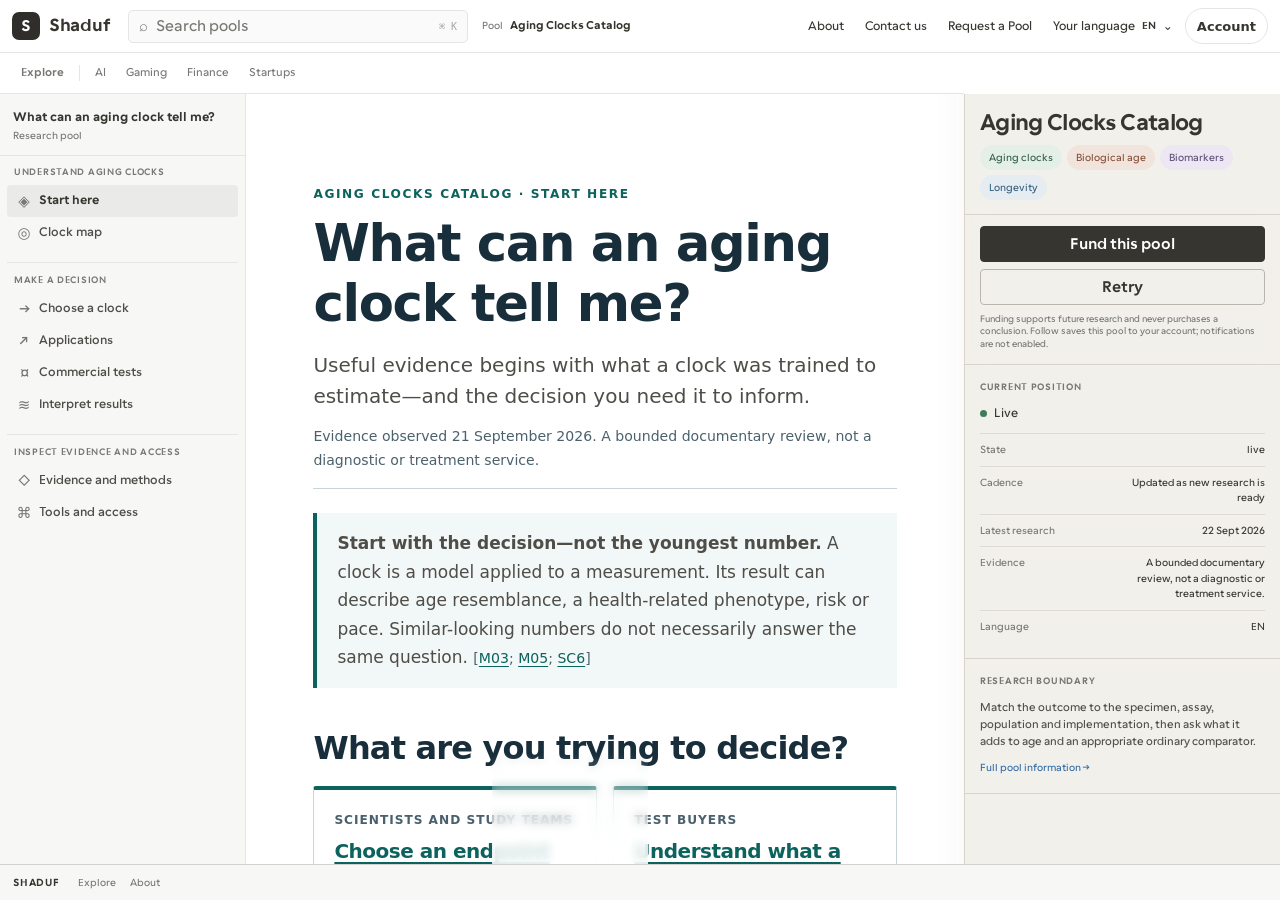
==== commit ea68d3b5: "Publish reliability and portability update" ====
--- a/index.html
+++ b/index.html
@@ -16,7 +16,7 @@
     <meta property="og:description" content="What can an aging clock tell me?">
     <meta property="og:url" content="https://shaduf.ai/p/aging-clocks/">
     <meta name="twitter:card" content="summary">
-    <script type="application/ld+json">{"@context":"https://schema.org","@type":"Article","headline":"What can an aging clock tell me?","description":"What can an aging clock tell me?","dateModified":"2026-09-21T03:27:39+07:00","isPartOf":{"@type":"WebSite","name":"Shaduf","url":"https://shaduf.ai"},"mainEntityOfPage":"https://shaduf.ai/p/aging-clocks/"}</script>
+    <script type="application/ld+json">{"@context":"https://schema.org","@type":"Article","headline":"What can an aging clock tell me?","description":"What can an aging clock tell me?","dateModified":"2026-09-22T09:25:51+07:00","isPartOf":{"@type":"WebSite","name":"Shaduf","url":"https://shaduf.ai"},"mainEntityOfPage":"https://shaduf.ai/p/aging-clocks/"}</script>
     <script defer src="https://static.cloudflareinsights.com/beacon.min.js" data-cf-beacon='{&quot;token&quot;:&quot;ccebf2249a194a088f2d60787432fe1a&quot;,&quot;spa&quot;:false}'></script><link rel="alternate" type="application/atom+xml" title="Aging Clocks Catalog updates" href="feed.xml"><link rel="stylesheet" href="assets/agent.css"></head><body class="has-platform-footer" data-pool-id="pool_aging_clocks" data-page-id="home">
     <a class="skip-link" href="#pool-content">Skip to content</a>
     <header class="app-header">
@@ -107,7 +107,7 @@
       <section class="right-section">
         <h3>Current position</h3>
         <div class="release-state state-live"><i></i><span>live</span></div>
-        <dl><div><dt>State</dt><dd>live</dd></div><div><dt>Cadence</dt><dd>Updated as new research is ready</dd></div><div><dt>Latest research</dt><dd>20 Sept 2026</dd></div><div><dt>Evidence</dt><dd>A bounded documentary review, not a diagnostic or treatment service.</dd></div><div><dt>Language</dt><dd>EN</dd></div></dl>
+        <dl><div><dt>State</dt><dd>live</dd></div><div><dt>Cadence</dt><dd>Updated as new research is ready</dd></div><div><dt>Latest research</dt><dd>22 Sept 2026</dd></div><div><dt>Evidence</dt><dd>A bounded documentary review, not a diagnostic or treatment service.</dd></div><div><dt>Language</dt><dd>EN</dd></div></dl>
       </section>
       <section class="right-section"><h3>Research boundary</h3><p>Match the outcome to the specimen, assay, population and implementation, then ask what it adds to age and an appropriate ordinary comparator.</p><a href="index.html">Full pool information →</a></section>
     </div>
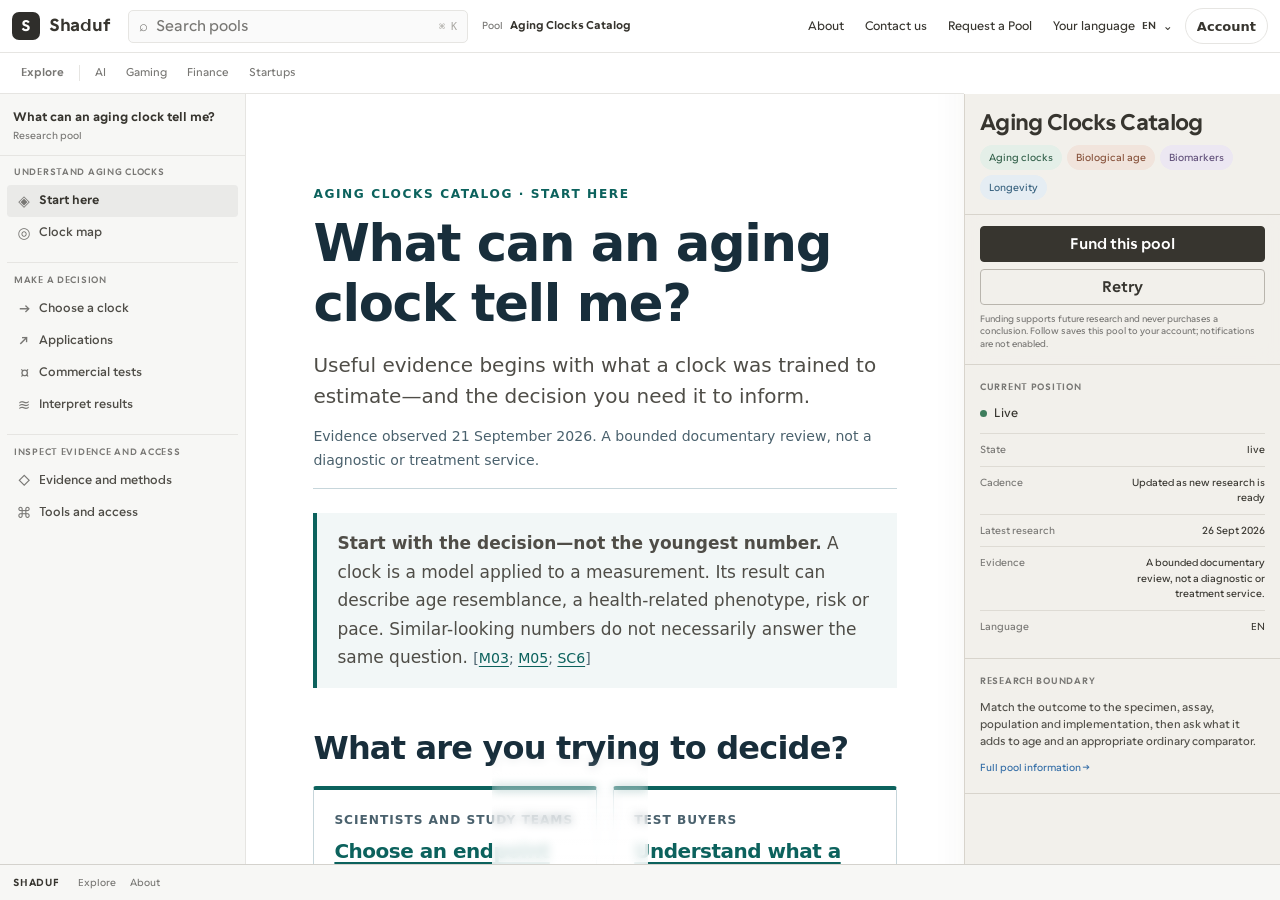
==== commit 0205c873: "Publish Aging Clocks intervention evidence update" ====
--- a/index.html
+++ b/index.html
@@ -16,7 +16,7 @@
     <meta property="og:description" content="What can an aging clock tell me?">
     <meta property="og:url" content="https://shaduf.ai/p/aging-clocks/">
     <meta name="twitter:card" content="summary">
-    <script type="application/ld+json">{"@context":"https://schema.org","@type":"Article","headline":"What can an aging clock tell me?","description":"What can an aging clock tell me?","dateModified":"2026-09-22T09:25:51+07:00","isPartOf":{"@type":"WebSite","name":"Shaduf","url":"https://shaduf.ai"},"mainEntityOfPage":"https://shaduf.ai/p/aging-clocks/"}</script>
+    <script type="application/ld+json">{"@context":"https://schema.org","@type":"Article","headline":"What can an aging clock tell me?","description":"What can an aging clock tell me?","dateModified":"2026-09-26T21:25:58+07:00","isPartOf":{"@type":"WebSite","name":"Shaduf","url":"https://shaduf.ai"},"mainEntityOfPage":"https://shaduf.ai/p/aging-clocks/"}</script>
     <script defer src="https://static.cloudflareinsights.com/beacon.min.js" data-cf-beacon='{&quot;token&quot;:&quot;ccebf2249a194a088f2d60787432fe1a&quot;,&quot;spa&quot;:false}'></script><link rel="alternate" type="application/atom+xml" title="Aging Clocks Catalog updates" href="feed.xml"><link rel="stylesheet" href="assets/agent.css"></head><body class="has-platform-footer" data-pool-id="pool_aging_clocks" data-page-id="home">
     <a class="skip-link" href="#pool-content">Skip to content</a>
     <header class="app-header">
@@ -107,7 +107,7 @@
       <section class="right-section">
         <h3>Current position</h3>
         <div class="release-state state-live"><i></i><span>live</span></div>
-        <dl><div><dt>State</dt><dd>live</dd></div><div><dt>Cadence</dt><dd>Updated as new research is ready</dd></div><div><dt>Latest research</dt><dd>22 Sept 2026</dd></div><div><dt>Evidence</dt><dd>A bounded documentary review, not a diagnostic or treatment service.</dd></div><div><dt>Language</dt><dd>EN</dd></div></dl>
+        <dl><div><dt>State</dt><dd>live</dd></div><div><dt>Cadence</dt><dd>Updated as new research is ready</dd></div><div><dt>Latest research</dt><dd>26 Sept 2026</dd></div><div><dt>Evidence</dt><dd>A bounded documentary review, not a diagnostic or treatment service.</dd></div><div><dt>Language</dt><dd>EN</dd></div></dl>
       </section>
       <section class="right-section"><h3>Research boundary</h3><p>Match the outcome to the specimen, assay, population and implementation, then ask what it adds to age and an appropriate ordinary comparator.</p><a href="index.html">Full pool information →</a></section>
     </div>
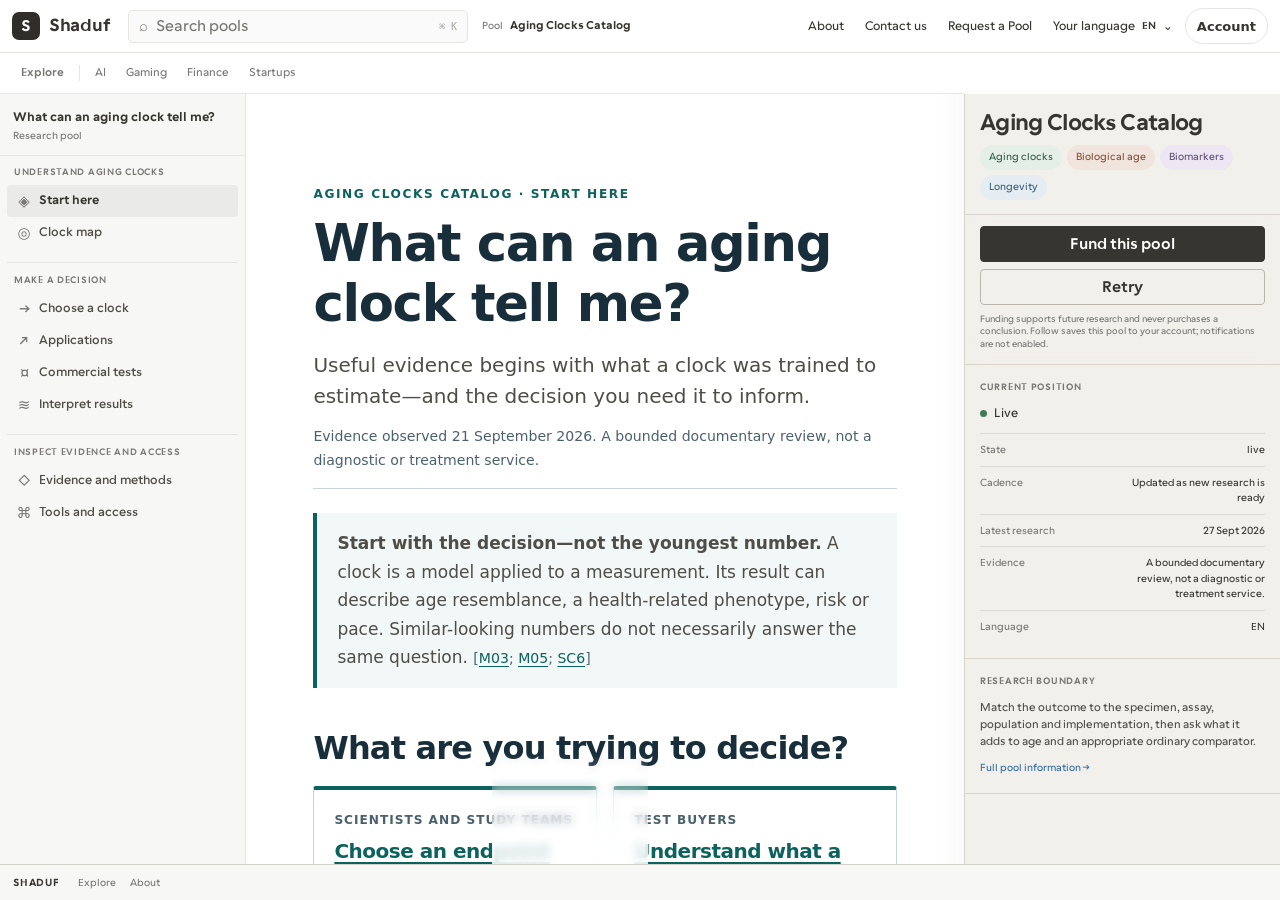
==== commit 54e42cbe: "Publish Aging Clocks Research 4 added-value reader update" ====
--- a/index.html
+++ b/index.html
@@ -16,7 +16,7 @@
     <meta property="og:description" content="What can an aging clock tell me?">
     <meta property="og:url" content="https://shaduf.ai/p/aging-clocks/">
     <meta name="twitter:card" content="summary">
-    <script type="application/ld+json">{"@context":"https://schema.org","@type":"Article","headline":"What can an aging clock tell me?","description":"What can an aging clock tell me?","dateModified":"2026-09-26T21:25:58+07:00","isPartOf":{"@type":"WebSite","name":"Shaduf","url":"https://shaduf.ai"},"mainEntityOfPage":"https://shaduf.ai/p/aging-clocks/"}</script>
+    <script type="application/ld+json">{"@context":"https://schema.org","@type":"Article","headline":"What can an aging clock tell me?","description":"What can an aging clock tell me?","dateModified":"2026-09-27T21:01:17+07:00","isPartOf":{"@type":"WebSite","name":"Shaduf","url":"https://shaduf.ai"},"mainEntityOfPage":"https://shaduf.ai/p/aging-clocks/"}</script>
     <script defer src="https://static.cloudflareinsights.com/beacon.min.js" data-cf-beacon='{&quot;token&quot;:&quot;ccebf2249a194a088f2d60787432fe1a&quot;,&quot;spa&quot;:false}'></script><link rel="alternate" type="application/atom+xml" title="Aging Clocks Catalog updates" href="feed.xml"><link rel="stylesheet" href="assets/agent.css"></head><body class="has-platform-footer" data-pool-id="pool_aging_clocks" data-page-id="home">
     <a class="skip-link" href="#pool-content">Skip to content</a>
     <header class="app-header">
@@ -98,7 +98,7 @@
     <div class="right-scroll">
       <header class="right-title"><span>Pool info</span><button type="button" data-close-right aria-label="Close pool information">×</button></header>
       
-      <div class="right-hero"><h2>Aging Clocks Catalog</h2><div class="tag-list"><button type="button" class="pool-tag tone-1" data-search-tag="Aging clocks">Aging clocks</button><button type="button" class="pool-tag tone-2" data-search-tag="Biological age">Biological age</button><button type="button" class="pool-tag tone-3" data-search-tag="Biomarkers">Biomarkers</button><button type="button" class="pool-tag tone-4" data-search-tag="Longevity">Longevity</button></div></div>
+      <div class="right-hero"><h2>Aging Clocks Catalog</h2><div class="tag-list"><a class="pool-tag tone-1" href="https://shaduf.ai/?tag=aging%20clocks#pool-catalogue" aria-label="Filter pools by tag: Aging clocks">Aging clocks</a><a class="pool-tag tone-2" href="https://shaduf.ai/?tag=biological%20age#pool-catalogue" aria-label="Filter pools by tag: Biological age">Biological age</a><a class="pool-tag tone-3" href="https://shaduf.ai/?tag=biomarkers#pool-catalogue" aria-label="Filter pools by tag: Biomarkers">Biomarkers</a><a class="pool-tag tone-4" href="https://shaduf.ai/?tag=longevity#pool-catalogue" aria-label="Filter pools by tag: Longevity">Longevity</a></div></div>
       <section class="right-actions">
         <form method="get" action="https://shaduf.ai/p/aging-clocks/?funding=intent"><button type="submit" class="primary-button">Fund this pool</button></form>
         <button type="button" class="secondary-button" data-follow aria-label="Follow this pool"><span>Follow this pool</span></button>
@@ -107,7 +107,7 @@
       <section class="right-section">
         <h3>Current position</h3>
         <div class="release-state state-live"><i></i><span>live</span></div>
-        <dl><div><dt>State</dt><dd>live</dd></div><div><dt>Cadence</dt><dd>Updated as new research is ready</dd></div><div><dt>Latest research</dt><dd>26 Sept 2026</dd></div><div><dt>Evidence</dt><dd>A bounded documentary review, not a diagnostic or treatment service.</dd></div><div><dt>Language</dt><dd>EN</dd></div></dl>
+        <dl><div><dt>State</dt><dd>live</dd></div><div><dt>Cadence</dt><dd>Updated as new research is ready</dd></div><div><dt>Latest research</dt><dd>27 Sept 2026</dd></div><div><dt>Evidence</dt><dd>A bounded documentary review, not a diagnostic or treatment service.</dd></div><div><dt>Language</dt><dd>EN</dd></div></dl>
       </section>
       <section class="right-section"><h3>Research boundary</h3><p>Match the outcome to the specimen, assay, population and implementation, then ask what it adds to age and an appropriate ordinary comparator.</p><a href="index.html">Full pool information →</a></section>
     </div>
--- a/assets/account.css
+++ b/assets/account.css
@@ -23,6 +23,6 @@
 .my-pools-error button,.my-pool-actions button{border:1px solid var(--line,#e6e5e2);border-radius:7px;background:var(--surface,#fff);color:var(--ink,#37352f);font:13px var(--ui,system-ui,sans-serif);padding:8px 11px}.my-pools-error button:hover,.my-pool-actions button:hover{background:var(--slot,#f3f3f1)}
 .my-pool-item{display:flex;align-items:center;justify-content:space-between;gap:18px;padding:16px 17px;border:1px solid var(--line,#e6e5e2);border-radius:10px;background:var(--surface,#fff)}.my-pool-item h3{margin:0 0 5px!important;font:500 17px/1.35 var(--serif,Georgia,serif)!important}.my-pool-badge{color:var(--muted,#787774);font:11px/1.3 var(--mono,monospace);letter-spacing:.04em;text-transform:uppercase}.my-pool-actions{display:flex;align-items:center;gap:8px;flex:none}.my-pool-actions a{font:13px var(--ui,system-ui,sans-serif)}.my-pools-status{min-height:20px;margin:9px 0 0!important;color:var(--red,#9f3f3b)!important;font:13px/1.45 var(--ui,system-ui,sans-serif)!important}
 .my-pool-badge.is-active{color:var(--green,#3e7d5c)}.my-pool-badge.is-expired,.my-pool-badge.is-revoked,.my-pool-badge.is-unavailable{color:var(--amber,#8a641f)}.pro-cover{max-width:640px}.pro-cover .pill{display:inline-block;padding:5px 9px;border:1px solid var(--line,#e6e5e2);border-radius:99px;color:var(--muted,#787774);font:11px var(--mono,monospace);letter-spacing:.05em;text-transform:uppercase}.pro-price{font-family:var(--ui,system-ui,sans-serif)}
-@media(max-width:700px){.header-actions .account-control,.header-tools .account-control{display:block;max-width:min(168px,44vw)}.header-actions .account-button,.header-tools .account-button{display:inline-flex;width:auto;min-width:66px;max-width:100%;height:34px;padding:0 9px}.account-popover{position:fixed;top:calc(var(--masthead,var(--header-main,53px)) + 7px);right:10px}.account-label{max-width:126px}}
-@media(max-width:440px){.header-actions .header-language{display:none}.header-actions{gap:4px}.wordmark{font-size:27px}.header-actions .account-control,.header-tools .account-control{max-width:134px}.account-label{max-width:96px}.account-control .account-button{font-size:12px;padding-inline:8px}.account-popover{right:8px;width:calc(100vw - 16px)}}
+@media(max-width:1000px){.header-actions .account-control,.header-tools .account-control{display:block;max-width:min(168px,44vw)}.header-actions .account-button,.header-tools .account-button{display:inline-flex;width:auto;min-width:66px;max-width:100%;height:44px;padding:0 9px}.account-popover{position:fixed;top:calc(var(--masthead,var(--header-main,53px)) + 7px);right:10px}.account-label{max-width:126px}}
+@media(max-width:440px){.header-actions{gap:4px}.wordmark{font-size:27px}.header-actions .account-control,.header-tools .account-control{max-width:134px}.account-label{max-width:96px}.account-control .account-button{font-size:12px;padding-inline:8px}.account-popover{right:8px;width:calc(100vw - 16px)}}
 @media(max-width:520px){.my-pools-heading,.my-pools-empty,.my-pools-error,.my-pool-item{align-items:stretch;flex-direction:column}.my-pool-actions{justify-content:space-between}.my-pool-actions button{min-height:40px}.my-pools-heading>a{align-self:flex-start}}
